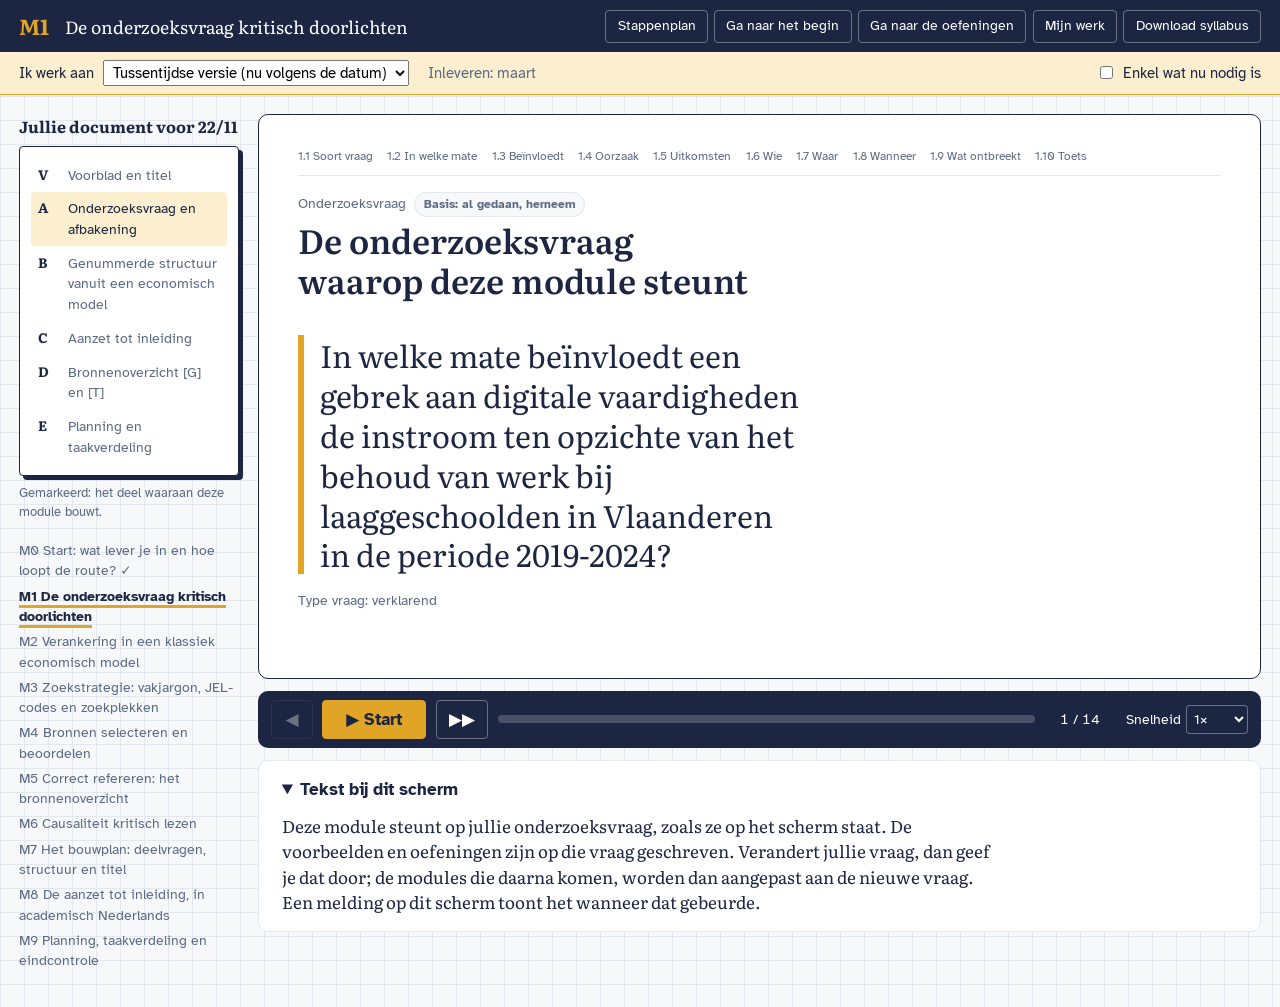
==== module.html @ 2b1e0cc1 "E-learning FM1: M0 en M1" ====
<!DOCTYPE html>
<html lang="nl">
<head>
<meta name="robots" content="noindex">
<meta charset="utf-8">
<meta name="viewport" content="width=device-width, initial-scale=1">
<title>Module – Van onderzoeksvraag tot Feedbackmoment 1</title>
<link rel="preconnect" href="https://fonts.googleapis.com">
<link rel="stylesheet" href="https://fonts.googleapis.com/css2?family=Atkinson+Hyperlegible:wght@400;700&family=Literata:opsz,wght@7..72,400;7..72,600;7..72,700&display=swap">
<link rel="stylesheet" href="assets/style.css?v=20261112h">
</head>
<body>
<header class="kop">
  <a href="index.html" title="Terug naar het stappenplan"><span class="modnr" id="modnr">M</span></a>
  <span class="modtitel" id="modtitel">Laden…</span>
  <nav aria-label="Snelkoppelingen">
    <a href="index.html">Stappenplan</a>
    <button id="naarBegin">Ga naar het begin</button>
    <button id="naarOefening">Ga naar de oefeningen</button>
    <button id="mijnWerk" title="Download alles wat je in de modules invulde, geordend per deel van het document">Mijn werk</button>
    <a href="syllabus.html" target="_blank" rel="noopener">Download syllabus</a>
  </nav>
</header>

<div class="fasebalk" role="group" aria-label="Inlevermoment">
  <label>Ik werk aan
    <select id="faseKeuze"></select>
  </label>
  <span class="fasewanneer" id="faseWanneer"></span>
  <label class="schakel"><input type="checkbox" id="enkelNu"> Enkel wat nu nodig is</label>
</div>

<main class="speler">
  <aside class="rail" aria-label="Bouwstenen van jullie document">
    <h2>Jullie document voor 22/11</h2>
    <div class="blad" id="blad"></div>
    <p class="bijschrift">Gemarkeerd: het deel waaraan deze module bouwt.</p>
    <ol class="stappen" id="stappenlijst"></ol>
  </aside>

  <section class="podium">
    <article class="scherm" id="scherm" aria-live="polite">
      <ol class="overzicht" id="overzicht" aria-label="Deelstappen van deze module" hidden></ol>
      <p class="sectie"><span id="sectie"></span> <span class="fase-badge" id="faseBadge"></span></p>
      <h1 id="titel"></h1>
      <div class="visual" id="visual"></div>
      <div class="bronnen" id="bronnen"></div>
    </article>

    <div class="bediening" role="group" aria-label="Bediening">
      <button id="vorige" aria-label="Vorig scherm">◀</button>
      <button id="speel" class="speel">▶ Start</button>
      <button id="volgende" aria-label="Volgend scherm">▶▶</button>
      <div class="voortgang" id="voortgang" title="Voortgang van dit scherm"><div class="balk" id="balk"></div></div>
      <span class="teller" id="teller">0 / 0</span>
      <label class="snelheid">Snelheid
        <select id="snelheid">
          <option value="0.75">0,75×</option><option value="1" selected>1×</option>
          <option value="1.25">1,25×</option><option value="1.5">1,5×</option>
          <option value="1.75">1,75×</option><option value="2">2×</option>
        </select>
      </label>
    </div>

    <details class="transcript" id="transcript" open>
      <summary>Tekst bij dit scherm <span class="audiostatus" id="audiostatus" hidden></span></summary>
      <p id="spreektekst"></p>
    </details>

    <section class="bronpaneel" id="bronpaneel" hidden aria-label="Bron">
      <div class="bronkop"><b id="bronnaam"></b>
        <a id="bronextern" target="_blank" rel="noopener">Open in nieuw tabblad</a>
        <button id="bronsluit" aria-label="Bron sluiten">Sluiten</button></div>
      <div id="bronhouder"></div>
    </section>

  </section>
</main>

<script src="assets/cursus.js?v=20261112h"></script>
<script src="content/fasen.js?v=20261112h"></script>
<script src="assets/player.js?v=20261112h"></script>
<div class="toast" id="toast" role="status" hidden></div>
</body>
</html>
---- assets/style.css ----
/* E-learning "Van onderzoeksvraag tot Feedbackmoment 1" – werkblad van een econoom */
:root{
  --inkt:#1C2541;      /* tekst, kaders */
  --papier:#F7F8FA;    /* achtergrond */
  --raster:#E3E7EE;    /* ruitjespapier */
  --leisteen:#5B6B82;  /* secundaire tekst */
  --marker:#E0A526;    /* markeerstift: actief, accent */
  --marker-zacht:#FBEFCF;
  --groen:#2E7D5B;     /* juist / klaar */
  --rood:#B23A3A;      /* fout */
  --wit:#FFFFFF;
  --serif:"Literata", Georgia, serif;
  --sans:"Atkinson Hyperlegible", "Segoe UI", system-ui, sans-serif;
  --r-klein:4px; --r-groot:10px;
}
*{box-sizing:border-box}
html,body{margin:0;height:100%}
body{
  font-family:var(--sans); color:var(--inkt); font-size:17px; line-height:1.5;
  background-color:var(--papier);
  background-image:linear-gradient(var(--raster) 1px,transparent 1px),linear-gradient(90deg,var(--raster) 1px,transparent 1px);
  background-size:24px 24px;
}
a{color:var(--inkt)}
:focus-visible{outline:3px solid var(--marker);outline-offset:2px}
button{font:inherit;color:inherit;cursor:pointer}
.verborgen{position:absolute;left:-9999px}

/* ---------- Kopbalk ---------- */
.kop{display:flex;flex-wrap:wrap;align-items:center;gap:.4rem 1rem;padding:.6rem 1.2rem;background:var(--inkt);color:var(--wit)}
.kop a{color:var(--wit);text-decoration:none}
.kop .modnr{font-family:var(--serif);font-weight:700;font-size:1.35rem;color:var(--marker)}
.kop .modtitel{font-family:var(--serif);font-size:1.1rem}
.kop nav{margin-left:auto;display:flex;gap:.4rem;flex-wrap:wrap}
.kop nav button,.kop nav a{background:transparent;border:1px solid rgba(255,255,255,.35);border-radius:var(--r-klein);padding:.3rem .7rem;font-size:.9rem;color:var(--wit)}
.kop nav button:hover,.kop nav a:hover{border-color:var(--marker)}

/* ---------- Indeling speler ---------- */
.speler{display:grid;grid-template-columns:220px 1fr;gap:1.2rem;padding:1.2rem;max-width:1400px;margin:0 auto;min-height:calc(100% - 52px)}
@media (max-width:900px){.speler{grid-template-columns:1fr}.rail{order:2}}

/* ---------- Rail: bouwstenen van het eindproduct ---------- */
.rail{align-self:start;position:sticky;top:1rem}
.rail h2{font-family:var(--serif);font-size:1rem;margin:0 0 .5rem}
.blad{background:var(--wit);border:1px solid var(--inkt);border-radius:var(--r-klein);padding:.7rem;box-shadow:4px 4px 0 var(--inkt)}
.blad .regel{display:flex;gap:.5rem;align-items:baseline;padding:.35rem .4rem;border-radius:var(--r-klein);font-size:.86rem;color:var(--leisteen)}
.blad .regel b{font-family:var(--serif);color:var(--inkt);min-width:1.4rem}
.blad .regel.hier{background:var(--marker-zacht);color:var(--inkt)}
.blad .regel.klaar{color:var(--inkt)}
.blad .regel.klaar::after{content:"✓";margin-left:auto;color:var(--groen);font-weight:700}
.rail .bijschrift{font-size:.8rem;color:var(--leisteen);margin-top:.5rem}
.stappen{margin-top:1rem;list-style:none;padding:0;font-size:.85rem}
.stappen li{padding:.15rem 0}
.stappen a{text-decoration:none;color:var(--leisteen)}
.stappen a.actief{color:var(--inkt);font-weight:700;border-bottom:3px solid var(--marker)}

/* ---------- Podium ---------- */
.podium{display:flex;flex-direction:column;gap:.8rem;min-width:0}
.scherm{background:var(--wit);border:1px solid var(--inkt);border-radius:var(--r-groot);padding:2rem 2.4rem;min-height:420px;display:flex;flex-direction:column}
.scherm .sectie{display:flex;flex-wrap:wrap;align-items:center;gap:.5rem;font-size:.85rem;color:var(--leisteen);margin:0 0 .2rem}
.scherm .sectie[data-s="Oefening"],.scherm .sectie[data-s="Opdracht"]{color:var(--groen);font-weight:700}
.scherm h1{font-family:var(--serif);font-weight:600;font-size:clamp(1.5rem,2.6vw,2.2rem);line-height:1.2;margin:0 0 1.2rem;max-width:30ch;text-wrap:balance}
.visual{flex:1;font-family:var(--serif);font-size:1.08rem}
.visual p{max-width:68ch}
.bronnen{display:flex;flex-wrap:wrap;gap:.5rem;margin-top:1.2rem}
.bronknop{display:inline-flex;gap:.4rem;align-items:center;background:var(--marker-zacht);border:1px solid var(--marker);border-radius:var(--r-klein);padding:.35rem .75rem;font-size:.9rem;text-decoration:none;color:var(--inkt)}
.bronknop:hover{background:var(--marker)}
.bronknop::before{content:"";width:.8rem;height:1rem;border:1.5px solid var(--inkt);border-radius:2px;background:linear-gradient(var(--inkt),var(--inkt)) 2px 4px/6px 1px no-repeat,linear-gradient(var(--inkt),var(--inkt)) 2px 7px/6px 1px no-repeat}

/* Visual-bouwblokken */
.kernzin{font-family:var(--serif);font-size:clamp(1.4rem,2.4vw,2rem);line-height:1.3;max-width:28ch;margin:1rem 0;padding-left:1rem;border-left:6px solid var(--marker)}
.kaarten{display:grid;grid-template-columns:repeat(auto-fit,minmax(190px,1fr));gap:1rem}
.kaart{border:1px solid var(--inkt);border-radius:var(--r-klein);padding:.9rem 1rem;background:var(--papier)}
.kaart h4{margin:0 0 .3rem;font-size:1.05rem}
.kaart p{margin:0;font-size:.98rem}
.stroom{display:flex;flex-wrap:wrap;gap:.3rem;align-items:stretch}
.stroom .stap{flex:1 1 140px;position:relative;padding:.8rem .9rem .8rem 1rem;background:var(--papier);border:1px solid var(--inkt);border-radius:var(--r-klein)}
.stroom .stap b{display:block;font-size:1.02rem}
.stroom .stap span{font-size:.93rem;color:var(--leisteen)}
.stroom .stap:not(:last-child)::after{content:"";position:absolute;right:-.45rem;top:50%;width:.6rem;height:.6rem;background:var(--wit);border-top:1px solid var(--inkt);border-right:1px solid var(--inkt);transform:translateY(-50%) rotate(45deg);z-index:1}
.duo{display:grid;grid-template-columns:1fr 1fr;gap:1rem}
@media (max-width:640px){.duo{grid-template-columns:1fr}}
.duo>div{padding:1rem;border-radius:var(--r-klein)}
.duo .links{border:1px dashed var(--leisteen);background:var(--papier)}
.duo .rechts{border:2px solid var(--inkt)}
.duo h4{margin:0 0 .4rem}
.tabel{border-collapse:collapse;width:100%;font-size:.95rem}
.tabel th,.tabel td{border:1px solid var(--raster);padding:.45rem .6rem;text-align:left;vertical-align:top}
.tabel th{background:var(--inkt);color:var(--wit);font-family:var(--sans);font-weight:700}
.tabel tr:nth-child(even) td{background:var(--papier)}
.checklist .item{padding:.4rem 0 .4rem 2rem;position:relative;border-bottom:1px solid var(--raster)}
.checklist .item::before{content:"";position:absolute;left:.2rem;top:.6rem;width:1rem;height:1rem;border:2px solid var(--inkt);border-radius:3px}
.accent{background:linear-gradient(transparent 55%,var(--marker-zacht) 55%)}
.vraag{margin-top:1rem;padding:.8rem 1rem;border-left:6px solid var(--inkt);background:var(--papier);font-style:italic}

/* Oefening */
.oefening{margin-top:1rem;font-family:var(--sans)}
.oefening .ovraag{font-weight:700;margin-bottom:.6rem}
.optie{display:block;width:100%;text-align:left;background:var(--wit);border:1px solid var(--inkt);border-radius:var(--r-klein);padding:.6rem .8rem;margin:.35rem 0}
.optie:hover{background:var(--marker-zacht)}
.optie.juist{border:2px solid var(--groen);background:#E6F2EC}
.optie.fout{border:2px solid var(--rood);background:#F7E6E6}
.feedback{margin-top:.6rem;padding:.6rem .8rem;border-radius:var(--r-klein);background:var(--papier);border:1px solid var(--raster)}
.sorteer{display:grid;gap:.6rem}
.sorteer .item{display:flex;gap:.6rem;align-items:center;flex-wrap:wrap;padding:.4rem .6rem;border:1px solid var(--raster);border-radius:var(--r-klein)}
.sorteer .item span{flex:1 1 260px}
.sorteer select{font:inherit;padding:.25rem}
.sorteer .item.juist{border-color:var(--groen)}.sorteer .item.fout{border-color:var(--rood)}
textarea{width:100%;min-height:7rem;font:inherit;padding:.6rem;border:1px solid var(--inkt);border-radius:var(--r-klein)}
.knop{background:var(--inkt);color:var(--wit);border:0;border-radius:var(--r-klein);padding:.5rem 1rem;margin-top:.6rem}
.knop.licht{background:var(--wit);color:var(--inkt);border:1px solid var(--inkt)}

/* Opdracht + rubric */
.opdracht ol{padding-left:1.3rem}
.rubric{margin-top:1rem}

/* ---------- Bediening ---------- */
.bediening{display:flex;align-items:center;gap:.6rem;flex-wrap:wrap;background:var(--inkt);color:var(--wit);border-radius:var(--r-groot);padding:.55rem .8rem}
.bediening button{background:transparent;border:1px solid rgba(255,255,255,.35);color:var(--wit);border-radius:var(--r-klein);padding:.35rem .75rem;min-width:2.6rem}
.bediening button:hover{border-color:var(--marker)}
.bediening .speel{background:var(--marker);color:var(--inkt);border-color:var(--marker);font-weight:700;min-width:6.5rem}
.voortgang{flex:1 1 200px;height:8px;background:rgba(255,255,255,.2);border-radius:4px;overflow:hidden;position:relative;cursor:pointer}
.voortgang .balk{height:100%;width:0;background:var(--marker)}
.teller{font-variant-numeric:tabular-nums;font-size:.9rem;min-width:4.5rem;text-align:center}
.snelheid{display:flex;align-items:center;gap:.3rem;font-size:.9rem}
.snelheid select{font:inherit;background:var(--inkt);color:var(--wit);border:1px solid rgba(255,255,255,.35);border-radius:var(--r-klein);padding:.2rem}

/* Transcript */
.transcript{background:var(--wit);border:1px solid var(--raster);border-radius:var(--r-groot);padding:1rem 1.4rem}
.transcript summary{cursor:pointer;font-weight:700}
.transcript p{font-family:var(--serif);max-width:72ch;margin:.6rem 0 0}
.audiostatus{font-size:.85rem;color:var(--leisteen)}

/* Dia-overgang: enkel bij wissel van scherm */
@media (prefers-reduced-motion:no-preference){
  .scherm.wissel{animation:wissel .35s ease-out}
  @keyframes wissel{from{opacity:.2;transform:translateX(12px)}to{opacity:1;transform:none}}
}

/* ---------- Startpagina ---------- */
.start{max-width:1100px;margin:0 auto;padding:2rem 1.2rem 4rem}
.start .held{display:grid;grid-template-columns:1.3fr 1fr;gap:2rem;align-items:center;margin-bottom:2.5rem}
@media (max-width:820px){.start .held{grid-template-columns:1fr}}
.start h1{font-family:var(--serif);font-size:clamp(2rem,4vw,3.1rem);line-height:1.1;margin:0 0 1rem}
.start .lead{font-family:var(--serif);font-size:1.15rem;max-width:56ch}
.start .deadline{display:inline-block;margin-top:1rem;padding:.4rem .8rem;background:var(--inkt);color:var(--wit);border-radius:var(--r-klein)}
.start h2{font-family:var(--serif);font-size:1.5rem;margin:2rem 0 .8rem}
.route{list-style:none;padding:0;margin:0;display:grid;gap:.6rem}
.route li a{display:grid;grid-template-columns:3.2rem 1fr auto;gap:1rem;align-items:center;text-decoration:none;background:var(--wit);border:1px solid var(--inkt);border-radius:var(--r-klein);padding:.8rem 1rem}
.route li a:hover{box-shadow:4px 4px 0 var(--marker)}
.route .nr{font-family:var(--serif);font-weight:700;font-size:1.4rem}
.route .wat b{display:block;font-family:var(--serif);font-size:1.08rem}
.route .wat span{font-size:.9rem;color:var(--leisteen)}
.route .min{font-size:.85rem;color:var(--leisteen);text-align:right}
.route li.nietklaar a{opacity:.55;pointer-events:none;border-style:dashed}
.route li.verdieping a{border-style:dashed}

/* Syllabus (print) */
.syllabus{max-width:780px;margin:0 auto;padding:2rem;background:var(--wit);font-family:var(--serif)}
.syllabus h1{font-size:2rem}.syllabus h2{margin-top:2.5rem;border-bottom:2px solid var(--inkt)}
.syllabus .bronverwijzing{font-family:var(--sans);font-size:.85rem;color:var(--leisteen)}
@media print{
  body{background:none;font-size:11pt}
  .geen-print{display:none!important}
  .syllabus{padding:0;max-width:none}
  .syllabus h2{page-break-before:always}
  .scherm,.kaart,.stroom .stap{break-inside:avoid}
}

@media (max-width:700px){.kop nav{width:100%;margin-left:0}.kop nav button,.kop nav a{font-size:.8rem;padding:.25rem .5rem}.scherm{padding:1.2rem}}

/* Bronpaneel onderaan */
.bronknop{cursor:pointer;font-family:var(--sans)}
.bronknop[aria-expanded="true"]{background:var(--marker)}
.bronpaneel{background:var(--wit);border:1px solid var(--inkt);border-radius:var(--r-groot);overflow:hidden}
.bronkop{display:flex;gap:1rem;align-items:center;padding:.5rem .9rem;background:var(--marker-zacht);border-bottom:1px solid var(--marker);font-size:.92rem}
.bronkop a{margin-left:auto}
.bronkop button{background:var(--wit);border:1px solid var(--inkt);border-radius:var(--r-klein);padding:.2rem .6rem}
.bronpaneel iframe{display:block;width:100%;height:75vh;border:0}
/* Einde van de module */
.bediening button:disabled{opacity:.35;cursor:not-allowed;border-color:rgba(255,255,255,.2)}
.einde{margin-top:1.5rem;padding:1rem 1.2rem;border:2px solid var(--groen);border-radius:var(--r-klein);background:#E6F2EC;font-family:var(--sans)}
.einde h4{margin:0 0 .4rem;font-size:1.1rem}
.einde .knoppen{display:flex;gap:.6rem;flex-wrap:wrap;margin-top:.6rem}
.einde a.knop{text-decoration:none;display:inline-block}
/* Werkvelden in de opdracht */
.werkveld{margin-top:1rem}
.werkveld label{display:block;font-weight:700;margin-bottom:.3rem}
.werkveld .bs{display:inline-block;min-width:1.4rem;text-align:center;margin-right:.4rem;background:var(--inkt);color:var(--wit);border-radius:3px;font-size:.85rem}
.werkveld small{color:var(--leisteen)}
/* Melding */
.toast{position:fixed;bottom:1.2rem;left:50%;transform:translateX(-50%);background:var(--inkt);color:var(--wit);padding:.7rem 1.1rem;border-radius:var(--r-klein);max-width:90vw;z-index:10}
/* Startpagina: reeds voltooid */
.route li.voltooid a{background:#E6F2EC}
.label-voltooid{display:inline-block;margin-left:.5rem;font-size:.8rem;color:var(--groen);font-weight:700}

/* Overzichtsbalk: klein, bovenaan het scherm */
.overzicht{display:flex;flex-wrap:wrap;gap:.25rem .9rem;list-style:none;margin:0 0 1rem;padding:0 0 .6rem;border-bottom:1px solid var(--raster);font-size:.78rem;color:var(--leisteen)}
.overzicht li{white-space:nowrap}
.overzicht li.gedaan{color:var(--groen)}
.overzicht li.gedaan::before{content:"✓ "}
.overzicht li.hier{color:var(--inkt);font-weight:700;border-bottom:3px solid var(--marker)}
.overzicht li.later{opacity:.75}
.optie.verdedigbaar{border:2px solid var(--marker);background:var(--marker-zacht)}

/* Fasen en inlevermomenten */
.fasebalk{display:flex;flex-wrap:wrap;align-items:center;gap:.4rem 1.2rem;padding:.45rem 1.2rem;background:var(--marker-zacht);border-bottom:1px solid var(--marker);font-size:.92rem}
.fasebalk select{font:inherit;padding:.15rem .3rem;margin-left:.3rem}
.fasebalk .fasewanneer{color:var(--leisteen)}
.fasebalk .schakel{margin-left:auto;display:inline-flex;gap:.4rem;align-items:center;cursor:pointer}
.fase-badge{display:inline-block;font-size:.78rem;font-weight:700;padding:.12rem .55rem;border-radius:999px;border:1px solid transparent}
.fase-badge:empty{display:none}
.fase-badge.nu{background:#E6F2EC;color:var(--groen);border-color:var(--groen)}
.fase-badge.kennen{background:var(--wit);color:var(--inkt);border-color:var(--inkt)}
.fase-badge.basis{background:var(--papier);color:var(--leisteen);border-color:var(--raster)}
.fase-badge.later{background:var(--papier);color:var(--leisteen);border:1px dashed var(--leisteen);font-weight:400}
.fase-reden{display:block;font-size:.8rem;color:var(--leisteen);margin-top:-.8rem;margin-bottom:1rem}
.overzicht li.laterfase{opacity:.5;text-decoration:line-through dotted}
.startkader{display:grid;grid-template-columns:repeat(auto-fit,minmax(200px,1fr));gap:.8rem;margin-top:1.4rem;font-family:var(--sans)}
.startkader>div{border-radius:var(--r-klein);padding:.8rem 1rem;font-size:.92rem}
.startkader h4{margin:0 0 .4rem;font-size:.95rem}
.startkader ul{margin:0;padding-left:1.1rem}
.startkader li{margin:.2rem 0}
.startkader .k-nu{background:#E6F2EC;border:1px solid var(--groen)}
.startkader .k-kennen{background:var(--wit);border:1px solid var(--inkt)}
.startkader .k-later{background:var(--papier);border:1px dashed var(--leisteen)}
.opdracht h4.fasekop{margin:1.2rem 0 .3rem;font-family:var(--sans);font-size:.95rem;display:flex;gap:.5rem;align-items:center}
.opdracht ol.later{color:var(--leisteen)}
.werkveld.later{opacity:.75}
.route .nodig{display:block;font-size:.78rem;color:var(--groen);font-weight:700}
.route .nodig.niet{color:var(--leisteen);font-weight:400}
.startfase{display:flex;flex-wrap:wrap;gap:.6rem 1rem;align-items:center;margin-top:1rem;font-size:.95rem}
.startfase select{font:inherit;padding:.2rem .4rem}

/* Openingsscherm onderzoeksvraag */
.vraagmeta{font-family:var(--sans);font-size:.9rem;color:var(--leisteen)}
.waarschuwing{margin-top:1.2rem;padding:1rem 1.2rem;border:2px solid var(--rood);border-radius:var(--r-klein);background:#FBEDED;font-family:var(--sans)}
.waarschuwing .nieuwevraag{font-family:var(--serif);font-size:1.15rem;margin:.5rem 0}
/* M1 v4: vier vakken per scherm (regel I1) */
.vakken{display:grid;grid-template-columns:1fr 1fr;gap:.8rem}
@media (max-width:700px){.vakken{grid-template-columns:1fr}}
.vak{border:1px solid var(--raster);border-left:5px solid var(--leisteen);border-radius:var(--r-klein);padding:.7rem 1rem;background:var(--wit)}
.vak h4{margin:0 0 .35rem;font-family:var(--sans);font-size:.85rem;font-weight:700;color:var(--leisteen)}
.vak p,.vak li{margin:.2rem 0;font-size:.98rem}
.vak ul{margin:.2rem 0;padding-left:1.1rem}
.vak.slide{background:var(--papier);border-left-color:var(--inkt)}
.vak.slide p{font-family:var(--serif)}
.vak.jullie{border-left-color:var(--groen)}
.vak.doen{border-left-color:var(--marker)}
.vak.waar{border-left-color:var(--inkt)}
.plek{display:inline-block;margin:.15rem .3rem .15rem 0;padding:.1rem .55rem;border:1.5px solid var(--inkt);border-radius:999px;font-family:var(--sans);font-size:.85rem;font-weight:600}
.plek.niet{border-style:dashed;color:var(--leisteen);border-color:var(--leisteen)}
/* M1 v5: kritische doorlichting */
.vraagstrip{margin:0 0 1rem;padding:.8rem 1rem;border-left:6px solid var(--inkt);background:var(--papier);line-height:1.8;font-family:var(--serif)}
mark.stuk{background:var(--marker-zacht);padding:.05rem .25rem;border-radius:3px;font-weight:700;color:var(--inkt)}
.vak.risico{border-left-color:var(--rood)}
.optiekop{margin:1rem 0 .4rem;font-family:var(--sans);font-size:.95rem}
.waarregel{margin-top:.8rem;font-size:.95rem}
.impact{display:block;font-size:.9rem;color:var(--leisteen);margin-top:.15rem}
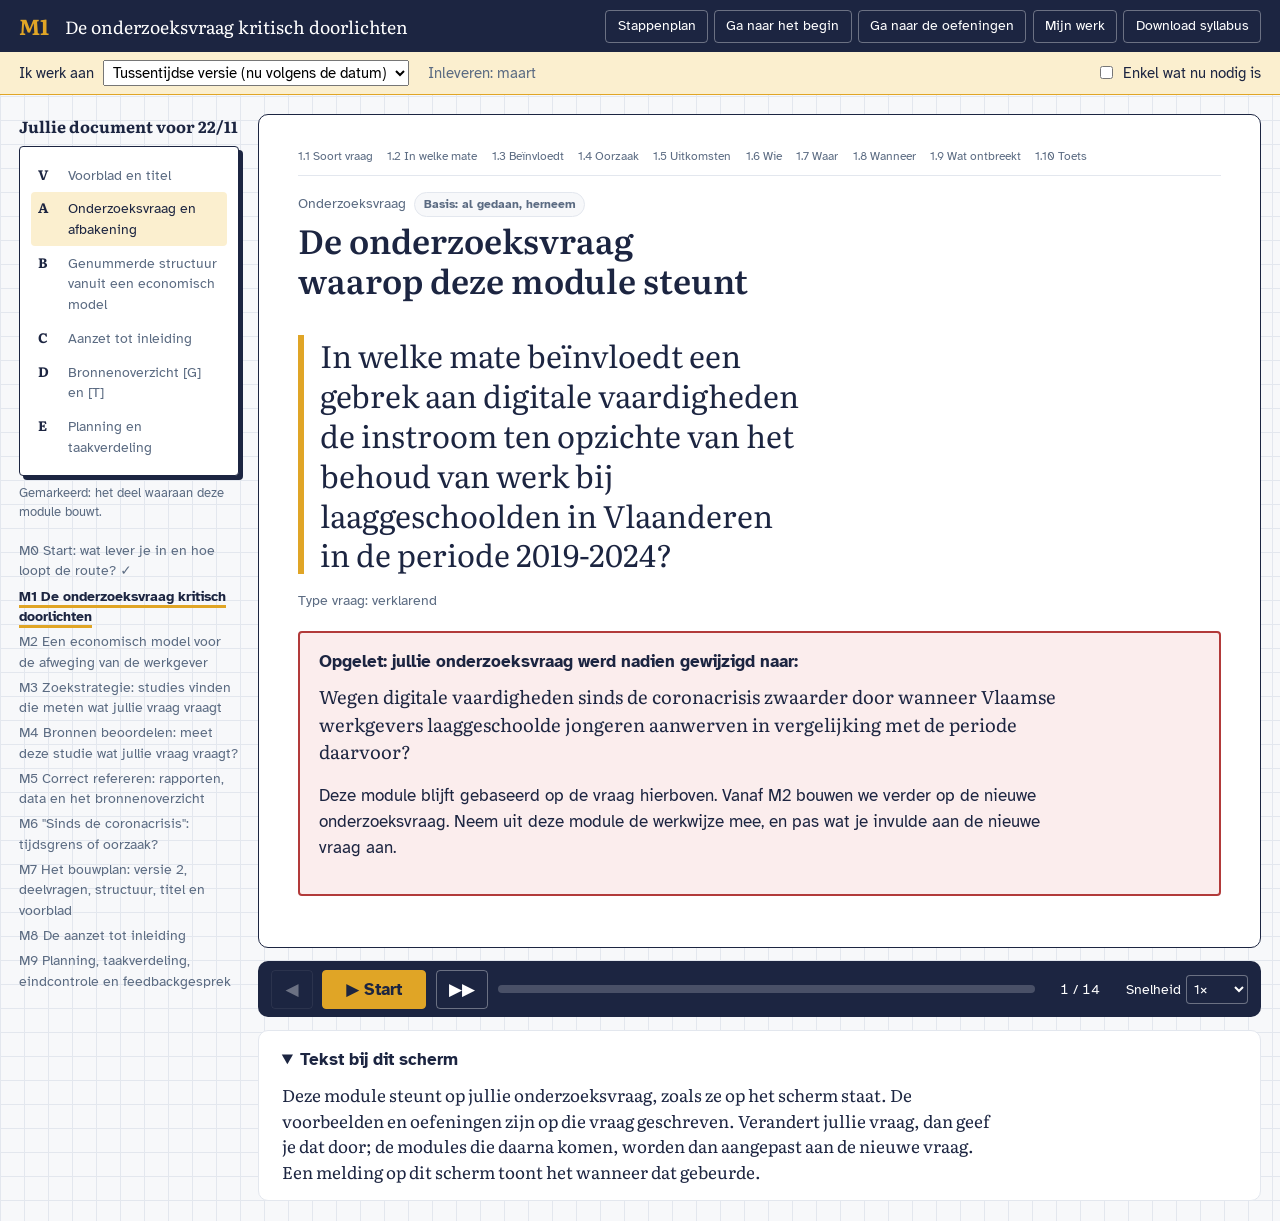
==== commit e5abf230: "Publicatie 2026-11-17 00:39" ====
--- a/module.html
+++ b/module.html
@@ -7,7 +7,7 @@
 <title>Module – Van onderzoeksvraag tot Feedbackmoment 1</title>
 <link rel="preconnect" href="https://fonts.googleapis.com">
 <link rel="stylesheet" href="https://fonts.googleapis.com/css2?family=Atkinson+Hyperlegible:wght@400;700&family=Literata:opsz,wght@7..72,400;7..72,600;7..72,700&display=swap">
-<link rel="stylesheet" href="assets/style.css?v=20261112h">
+<link rel="stylesheet" href="assets/style.css?v=20261117b">
 </head>
 <body>
 <header class="kop">
@@ -77,9 +77,9 @@
   </section>
 </main>
 
-<script src="assets/cursus.js?v=20261112h"></script>
-<script src="content/fasen.js?v=20261112h"></script>
-<script src="assets/player.js?v=20261112h"></script>
+<script src="assets/cursus.js?v=20261117b"></script>
+<script src="content/fasen.js?v=20261117b"></script>
+<script src="assets/player.js?v=20261117b"></script>
 <div class="toast" id="toast" role="status" hidden></div>
 </body>
 </html>
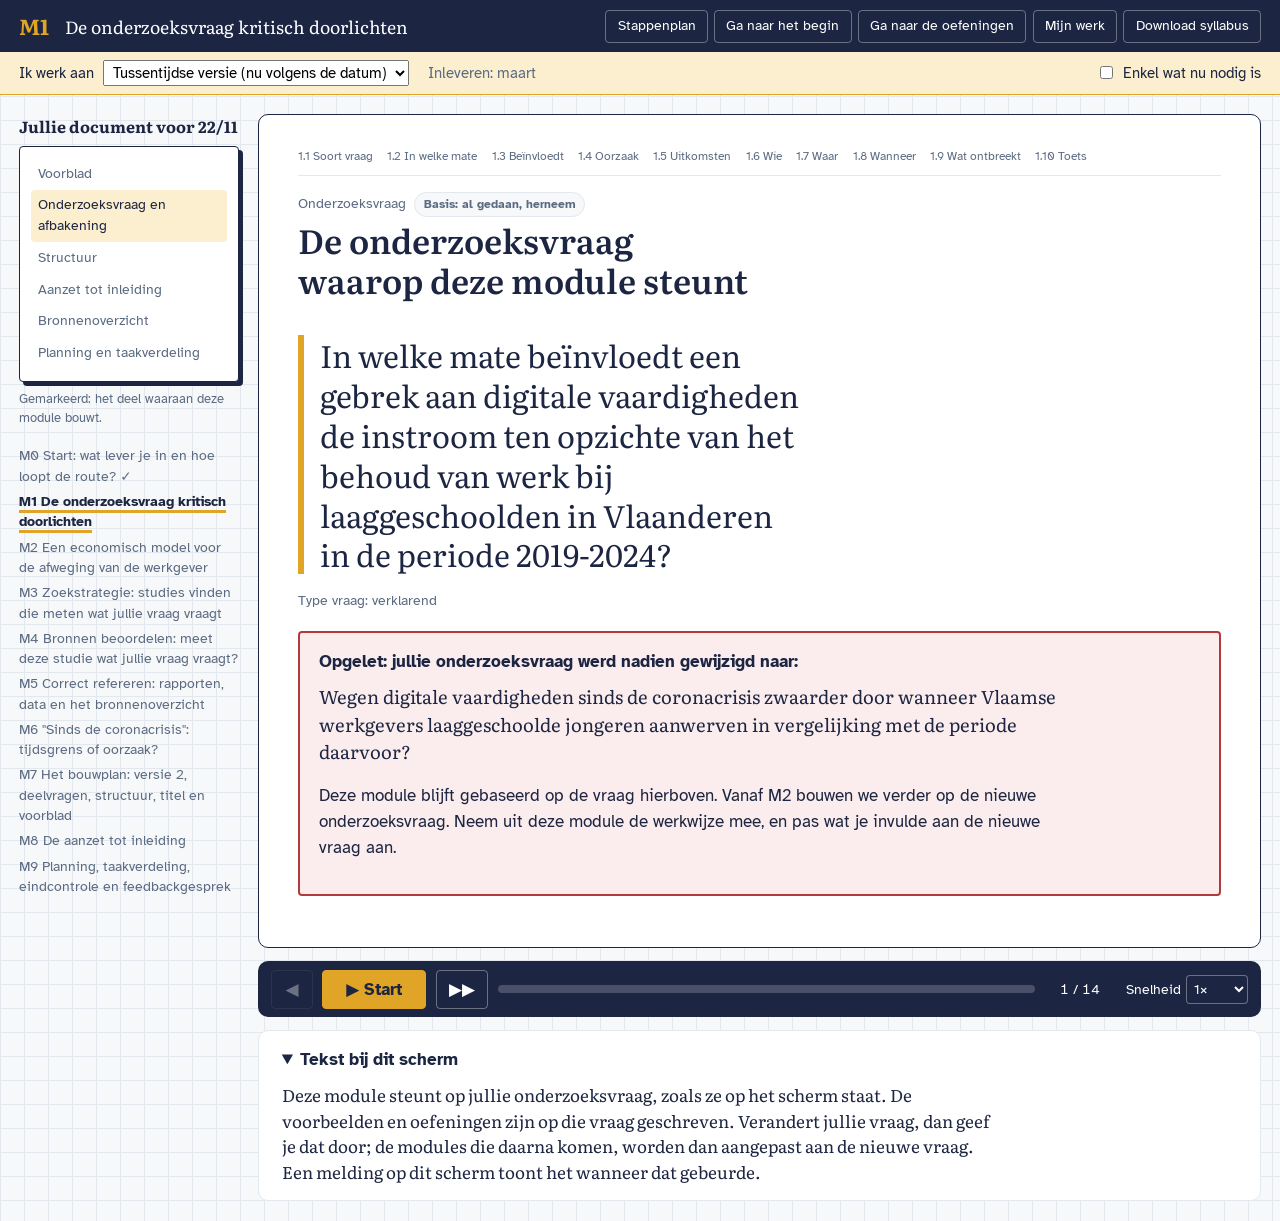
==== commit ec473889: "Publicatie 2026-11-17 01:04" ====
--- a/module.html
+++ b/module.html
@@ -7,7 +7,7 @@
 <title>Module – Van onderzoeksvraag tot Feedbackmoment 1</title>
 <link rel="preconnect" href="https://fonts.googleapis.com">
 <link rel="stylesheet" href="https://fonts.googleapis.com/css2?family=Atkinson+Hyperlegible:wght@400;700&family=Literata:opsz,wght@7..72,400;7..72,600;7..72,700&display=swap">
-<link rel="stylesheet" href="assets/style.css?v=20261117b">
+<link rel="stylesheet" href="assets/style.css?v=20261117c">
 </head>
 <body>
 <header class="kop">
@@ -77,9 +77,9 @@
   </section>
 </main>
 
-<script src="assets/cursus.js?v=20261117b"></script>
-<script src="content/fasen.js?v=20261117b"></script>
-<script src="assets/player.js?v=20261117b"></script>
+<script src="assets/cursus.js?v=20261117c"></script>
+<script src="content/fasen.js?v=20261117c"></script>
+<script src="assets/player.js?v=20261117c"></script>
 <div class="toast" id="toast" role="status" hidden></div>
 </body>
 </html>
--- a/assets/style.css
+++ b/assets/style.css
@@ -186,7 +186,7 @@
 /* Werkvelden in de opdracht */
 .werkveld{margin-top:1rem}
 .werkveld label{display:block;font-weight:700;margin-bottom:.3rem}
-.werkveld .bs{display:inline-block;min-width:1.4rem;text-align:center;margin-right:.4rem;background:var(--inkt);color:var(--wit);border-radius:3px;font-size:.85rem}
+.werkveld .bs{display:inline-block;padding:0 .45rem;text-align:center;margin-right:.4rem;background:var(--inkt);color:var(--wit);border-radius:3px;font-size:.85rem}
 .werkveld small{color:var(--leisteen)}
 /* Melding */
 .toast{position:fixed;bottom:1.2rem;left:50%;transform:translateX(-50%);background:var(--inkt);color:var(--wit);padding:.7rem 1.1rem;border-radius:var(--r-klein);max-width:90vw;z-index:10}
